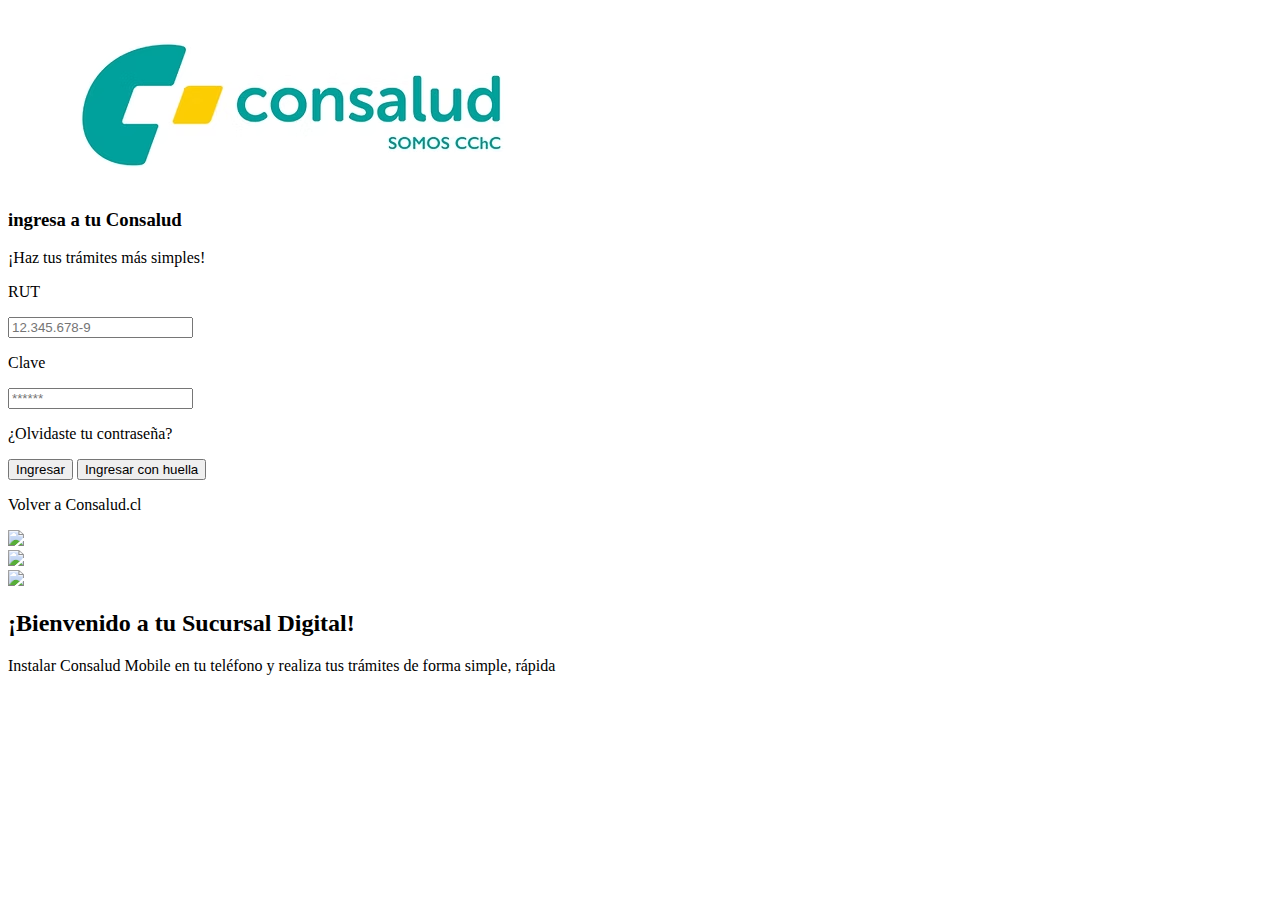
==== Replicación de Maqueta Visual con HTML y CSS/index.html @ 7319d12e "ok" ====
<!DOCTYPE html>
<html lang="es">
<meta charset="UTF-8">
<meta name="viewport" content="width=device-width, initial-scale=1.0">
<title>Consalud</title>
<link rel="stylesheet" href="style.css">
<body>
    <div>
        <img src="img/consalud.jpg">
    </div>
    <div>
        <h3>ingresa a tu Consalud</h3>
        <p>¡Haz tus trámites más simples!</p>
        
        <p>RUT</p>
        <input type="text" id="search" placeholder="12.345.678-9" onkeyup="searchFunction()">
        <p>Clave</p>
        <input type="text" id="search" placeholder="******" onkeyup="searchFunction()">
        <p>¿Olvidaste tu contraseña?</p>
        <button>Ingresar</button>
        <button>Ingresar con huella</button>
        
        <p>Volver a Consalud.cl</p>
    </div>
    <div>
        <div>
            <img src="img/">
        </div>
        <div>
            <img src="img/">
        </div>
        <div>
            <img src="img/">
        </div>

        <h2>¡Bienvenido a tu Sucursal Digital!</h2>
        <p>Instalar Consalud Mobile en tu teléfono y realiza tus trámites de forma simple, rápida</p>
    </div>
</body>
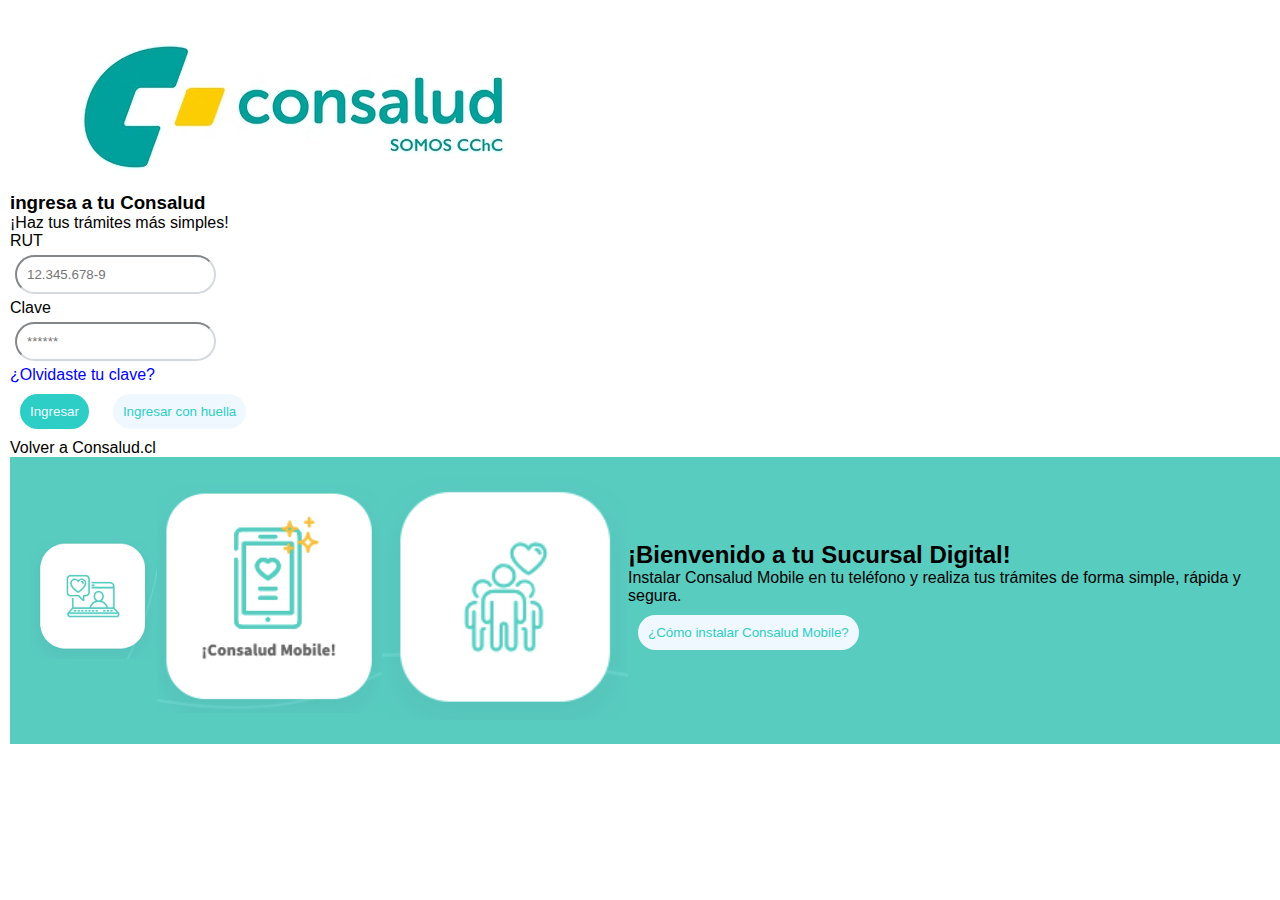
==== commit b00d8c52: "ok" ====
--- a/Replicación de Maqueta Visual con HTML y CSS/index.html
+++ b/Replicación de Maqueta Visual con HTML y CSS/index.html
@@ -6,9 +6,9 @@
 <link rel="stylesheet" href="style.css">
 <body>
     <div>
-        <img src="img/consalud.jpg">
+        <img src="img/consalud.jpg" alt="consalud">
     </div>
-    <div>
+    <div class="container">
         <h3>ingresa a tu Consalud</h3>
         <p>¡Haz tus trámites más simples!</p>
         
@@ -16,24 +16,26 @@
         <input type="text" id="search" placeholder="12.345.678-9" onkeyup="searchFunction()">
         <p>Clave</p>
         <input type="text" id="search" placeholder="******" onkeyup="searchFunction()">
-        <p>¿Olvidaste tu contraseña?</p>
-        <button>Ingresar</button>
+        <a><p>¿Olvidaste tu clave?</p></a>
+
+        <button class="Ingresar">Ingresar</button>
         <button>Ingresar con huella</button>
         
         <p>Volver a Consalud.cl</p>
     </div>
-    <div>
+    <div class="row">
         <div>
-            <img src="img/">
+            <img src="img/Capturapc.jpg" alt="Captura PC">
         </div>
         <div>
-            <img src="img/">
+            <img src="img/consaludmobile.jpg" alt="Consalud Mobile">
         </div>
         <div>
-            <img src="img/">
+            <img src="img/Captura.PNG" alt="Captura">
         </div>
-
-        <h2>¡Bienvenido a tu Sucursal Digital!</h2>
-        <p>Instalar Consalud Mobile en tu teléfono y realiza tus trámites de forma simple, rápida</p>
-    </div>
-</body>+        <div class="texto">
+            <h2>¡Bienvenido a tu Sucursal Digital!</h2>
+            <p>Instalar Consalud Mobile en tu teléfono y realiza tus trámites de forma simple, rápida y segura.</p>
+            <button>¿Cómo instalar Consalud Mobile?</button>
+        </div>
+    </div>--- a/Replicación de Maqueta Visual con HTML y CSS/style.css
+++ b/Replicación de Maqueta Visual con HTML y CSS/style.css
@@ -0,0 +1,67 @@
+*{
+    margin: 0px;
+    padding: 0px;
+}
+
+body{
+    padding: 10px;
+}
+
+h3{
+    font-family: 'Gill Sans', 'Gill Sans MT', Calibri, 'Trebuchet MS', sans-serif;
+}
+
+h2{
+    font-family: 'Gill Sans', 'Gill Sans MT', Calibri, 'Trebuchet MS', sans-serif;
+}
+
+p{
+    font-family: 'Gill Sans', 'Gill Sans MT', Calibri, 'Trebuchet MS', sans-serif;
+}
+
+a{
+    color: blue;
+}
+
+.consalud
+
+img{
+    width: 100px;
+}
+
+.Ingresar{
+    margin: 10px;
+    padding: 10px;
+    border-radius: 20px;
+    background-color: rgb(44, 206, 198);
+    color: aliceblue;
+    text-align: center;
+    border: none;
+}
+
+button{
+    margin: 10px;
+    padding: 10px;
+    border-radius: 20px;
+    background-color: aliceblue;
+    color:  rgb(44, 206, 198);
+    text-align: center;
+    border: none;
+}
+
+input{
+    border-radius: 20px;
+    padding: 10px;
+    margin: 5px;
+    border-color: rgb(212, 217, 221);
+}
+
+.row{
+    background-color:rgb(89,204,192);
+    width: 100%;
+    display: flex;
+    justify-content: space-between; 
+    align-items: center; 
+    padding: 20px;
+    min-height: auto;
+}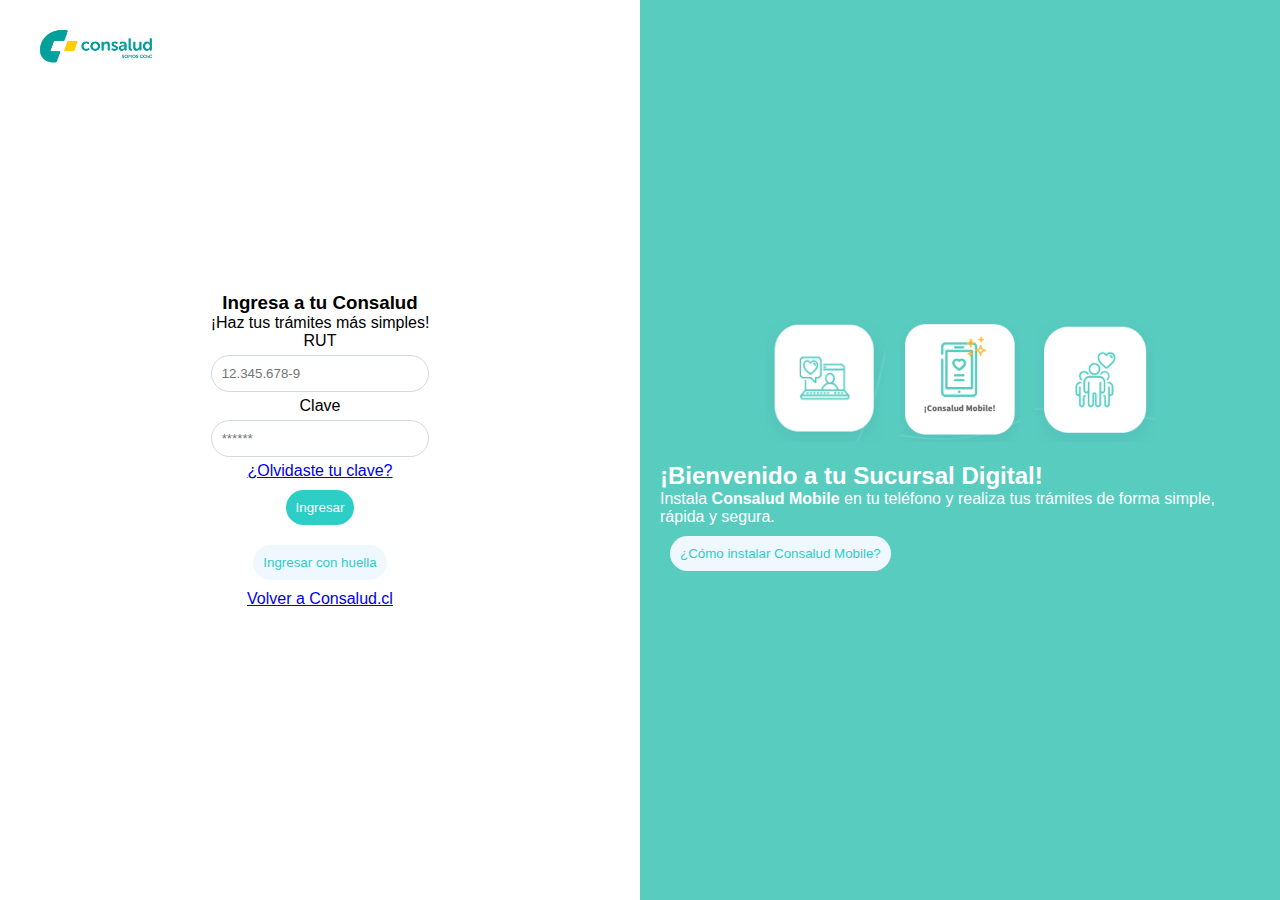
==== commit a29feca8: "ok" ====
--- a/Replicación de Maqueta Visual con HTML y CSS/index.html
+++ b/Replicación de Maqueta Visual con HTML y CSS/index.html
@@ -1,41 +1,59 @@
 <!DOCTYPE html>
 <html lang="es">
-<meta charset="UTF-8">
-<meta name="viewport" content="width=device-width, initial-scale=1.0">
-<title>Consalud</title>
-<link rel="stylesheet" href="style.css">
+<head>
+    <meta charset="UTF-8">
+    <meta name="viewport" content="width=device-width, initial-scale=1.0">
+    <title>Consalud</title>
+    <link rel="stylesheet" href="style.css">
+</head>
 <body>
-    <div>
-        <img src="img/consalud.jpg" alt="consalud">
+
+    <div class="container">
+        
+        <!-- Lado Izquierdo (Blanco) -->
+        <div class="left">
+            <!-- Logo en la esquina superior izquierda -->
+            <div class="logo">
+                <img src="img/consalud.jpg" alt="Logo Consalud">
+            </div>
+
+            <!-- Formulario de inicio de sesión -->
+            <div class="login-form">
+                <h3>Ingresa a tu <b>Consalud</b></h3>
+                <p>¡Haz tus trámites más simples!</p>
+
+                <label for="rut">RUT</label>
+                <input type="text" id="rut" placeholder="12.345.678-9">
+
+                <label for="clave">Clave</label>
+                <input type="password" id="clave" placeholder="******">
+
+                <a href="#"><p>¿Olvidaste tu clave?</p></a>
+
+                <button class="Ingresar">Ingresar</button>
+                <button>Ingresar con huella</button>
+
+                <p><a href="#">Volver a Consalud.cl</a></p>
+            </div>
+        </div>
+
+        <!-- Lado Derecho (Color Agua) -->
+        <div class="right">
+            <div class="images">
+                <img src="img/Capturapc.jpg" alt="Captura PC">
+                <img src="img/consaludmobile.jpg" alt="Consalud Mobile">
+                <img src="img/Captura.PNG" alt="Captura">
+            </div>
+
+            <!-- Texto informativo sobre la aplicación móvil -->
+            <div class="texto">
+                <h2>¡Bienvenido a tu Sucursal Digital!</h2>
+                <p>Instala <b>Consalud Mobile</b> en tu teléfono y realiza tus trámites de forma simple, rápida y segura.</p>
+                <button>¿Cómo instalar Consalud Mobile?</button>
+            </div>
+        </div>
+
     </div>
-    <div class="container">
-        <h3>ingresa a tu Consalud</h3>
-        <p>¡Haz tus trámites más simples!</p>
-        
-        <p>RUT</p>
-        <input type="text" id="search" placeholder="12.345.678-9" onkeyup="searchFunction()">
-        <p>Clave</p>
-        <input type="text" id="search" placeholder="******" onkeyup="searchFunction()">
-        <a><p>¿Olvidaste tu clave?</p></a>
 
-        <button class="Ingresar">Ingresar</button>
-        <button>Ingresar con huella</button>
-        
-        <p>Volver a Consalud.cl</p>
-    </div>
-    <div class="row">
-        <div>
-            <img src="img/Capturapc.jpg" alt="Captura PC">
-        </div>
-        <div>
-            <img src="img/consaludmobile.jpg" alt="Consalud Mobile">
-        </div>
-        <div>
-            <img src="img/Captura.PNG" alt="Captura">
-        </div>
-        <div class="texto">
-            <h2>¡Bienvenido a tu Sucursal Digital!</h2>
-            <p>Instalar Consalud Mobile en tu teléfono y realiza tus trámites de forma simple, rápida y segura.</p>
-            <button>¿Cómo instalar Consalud Mobile?</button>
-        </div>
-    </div>+</body>
+</html>
--- a/Replicación de Maqueta Visual con HTML y CSS/style.css
+++ b/Replicación de Maqueta Visual con HTML y CSS/style.css
@@ -1,67 +1,105 @@
-*{
-    margin: 0px;
-    padding: 0px;
-}
-
-body{
-    padding: 10px;
-}
-
-h3{
+/* Reinicio de márgenes y padding */
+* {
+    margin: 0;
+    padding: 0;
+    box-sizing: border-box;
     font-family: 'Gill Sans', 'Gill Sans MT', Calibri, 'Trebuchet MS', sans-serif;
 }
 
-h2{
-    font-family: 'Gill Sans', 'Gill Sans MT', Calibri, 'Trebuchet MS', sans-serif;
+/* Contenedor principal: pantalla dividida en dos partes */
+.container {
+    display: flex;
+    width: 100vw;
+    height: 100vh;
 }
 
-p{
-    font-family: 'Gill Sans', 'Gill Sans MT', Calibri, 'Trebuchet MS', sans-serif;
+/* Sección izquierda (blanca) */
+.left {
+    flex: 1; /* Ocupa el 50% de la pantalla */
+    background-color: white;
+    display: flex;
+    flex-direction: column;
+    align-items: center;
+    justify-content: center;
+    padding: 20px;
+    position: relative;
 }
 
-a{
-    color: blue;
+/* Logo arriba a la izquierda */
+.logo {
+    position: absolute;
+    top: 20px;
+    left: 20px;
 }
 
-.consalud
-
-img{
-    width: 100px;
+.logo img {
+    width: 150px;
 }
 
-.Ingresar{
+/* Formulario de inicio de sesión centrado */
+.login-form {
+    display: flex;
+    flex-direction: column;
+    align-items: center;
+    justify-content: center;
+}
+
+/* Sección derecha (color agua) */
+.right {
+    flex: 1; /* Ocupa el 50% de la pantalla */
+    background-color: rgb(89, 204, 192);
+    display: flex;
+    flex-direction: column;
+    align-items: center;
+    justify-content: center;
+    padding: 20px;
+}
+
+/* Estilo para las imágenes de la sección derecha */
+.images {
+    display: flex;
+    gap: 15px;
+    margin-bottom: 20px;
+}
+
+.images img {
+    width: 120px;
+}
+
+/* Botón principal de ingreso */
+.Ingresar {
     margin: 10px;
     padding: 10px;
     border-radius: 20px;
     background-color: rgb(44, 206, 198);
-    color: aliceblue;
+    color: white;
     text-align: center;
     border: none;
+    cursor: pointer;
 }
 
-button{
+/* Estilo para todos los botones */
+button {
     margin: 10px;
     padding: 10px;
     border-radius: 20px;
     background-color: aliceblue;
-    color:  rgb(44, 206, 198);
+    color: rgb(44, 206, 198);
     text-align: center;
     border: none;
+    cursor: pointer;
 }
 
-input{
+/* Estilos para los campos de entrada */
+input {
     border-radius: 20px;
     padding: 10px;
     margin: 5px;
-    border-color: rgb(212, 217, 221);
+    border: 1px solid rgb(212, 217, 221);
+    width: 100%;
 }
 
-.row{
-    background-color:rgb(89,204,192);
-    width: 100%;
-    display: flex;
-    justify-content: space-between; 
-    align-items: center; 
-    padding: 20px;
-    min-height: auto;
-}+/* Textos en la sección derecha */
+.right h2, .right p {
+    color: white;
+}
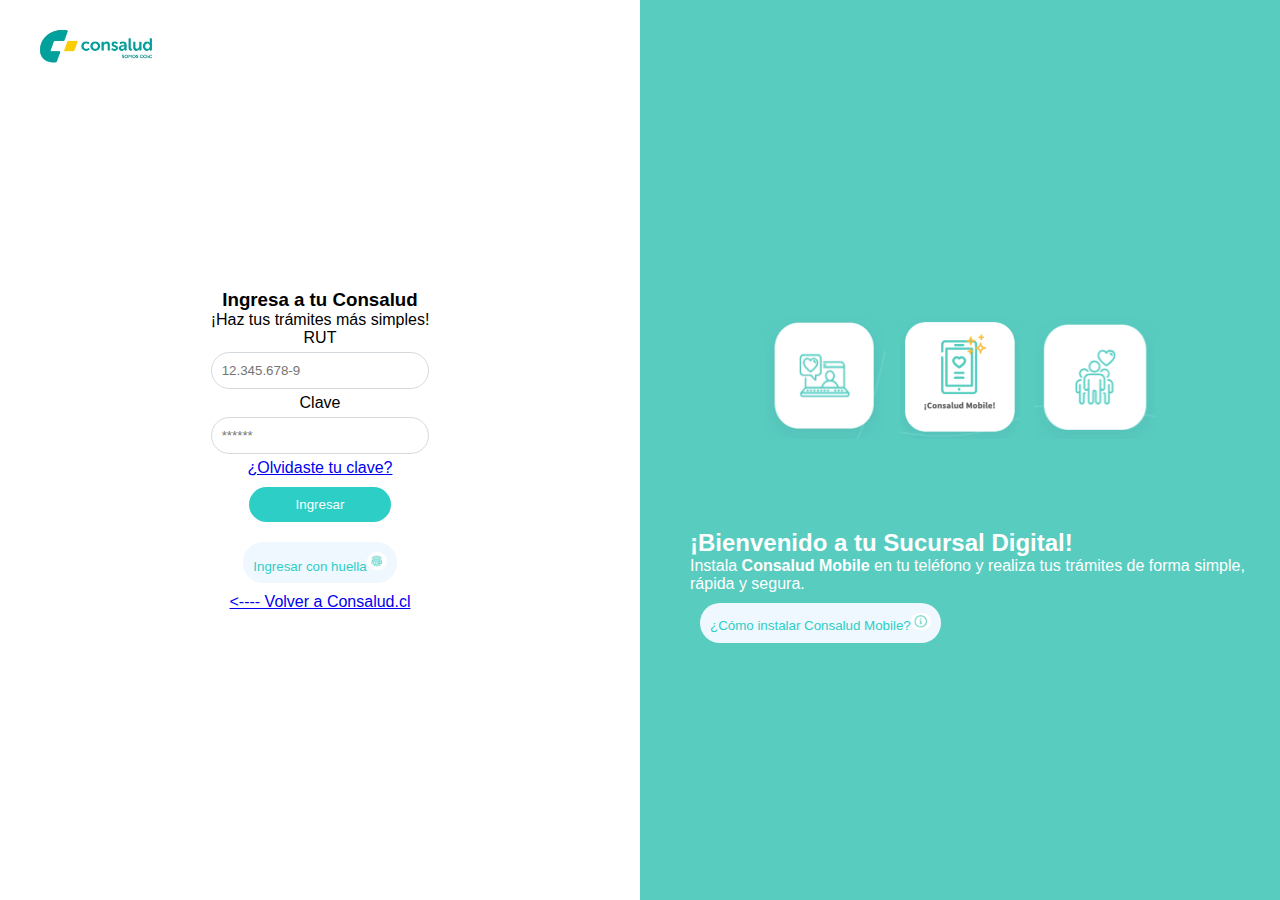
==== commit 4e41a8eb: "ok" ====
--- a/Replicación de Maqueta Visual con HTML y CSS/index.html
+++ b/Replicación de Maqueta Visual con HTML y CSS/index.html
@@ -31,25 +31,25 @@
                 <a href="#"><p>¿Olvidaste tu clave?</p></a>
 
                 <button class="Ingresar">Ingresar</button>
-                <button>Ingresar con huella</button>
+                <button>Ingresar con huella<img src="img/huella.jpg.PNG"></button>
 
-                <p><a href="#">Volver a Consalud.cl</a></p>
+                <p><a href="#"> <---- Volver a Consalud.cl</a></p>
             </div>
         </div>
 
-        <!-- Lado Derecho (Color Agua) -->
+        <!-- Lado Derecho (Color azul) -->
         <div class="right">
             <div class="images">
-                <img src="img/Capturapc.jpg" alt="Captura PC">
-                <img src="img/consaludmobile.jpg" alt="Consalud Mobile">
-                <img src="img/Captura.PNG" alt="Captura">
+                <img src="img/Capturapc.jpg" alt="icono1">
+                <img src="img/consaludmobile.jpg" alt="icono2">
+                <img src="img/Captura.PNG" alt="icono3">
             </div>
 
-            <!-- Texto informativo sobre la aplicación móvil -->
+            <!-- Texto informativo sobre la aplicación -->
             <div class="texto">
                 <h2>¡Bienvenido a tu Sucursal Digital!</h2>
                 <p>Instala <b>Consalud Mobile</b> en tu teléfono y realiza tus trámites de forma simple, rápida y segura.</p>
-                <button>¿Cómo instalar Consalud Mobile?</button>
+                <button>¿Cómo instalar Consalud Mobile?<img src="img/i.jpg.PNG"></button>
             </div>
         </div>
 
--- a/Replicación de Maqueta Visual con HTML y CSS/style.css
+++ b/Replicación de Maqueta Visual con HTML y CSS/style.css
@@ -44,6 +44,13 @@
     justify-content: center;
 }
 
+
+/* Imagen boton */
+.login-form img {
+    width: 20px;
+    border-radius: 10px;
+}
+
 /* Sección derecha (color agua) */
 .right {
     flex: 1; /* Ocupa el 50% de la pantalla */
@@ -56,6 +63,11 @@
 }
 
 /* Estilo para las imágenes de la sección derecha */
+
+.icono1, .icono2, .icono3 {
+
+}
+
 .images {
     display: flex;
     gap: 15px;
@@ -76,6 +88,7 @@
     text-align: center;
     border: none;
     cursor: pointer;
+    width: 142px;
 }
 
 /* Estilo para todos los botones */
@@ -103,3 +116,15 @@
 .right h2, .right p {
     color: white;
 }
+
+/* Imagen boton */
+.texto img {
+    width: 20px;
+    border-radius: 10px;
+}
+
+.texto {
+    position: relative;
+    left: 30px; 
+    top: 70px; 
+}
